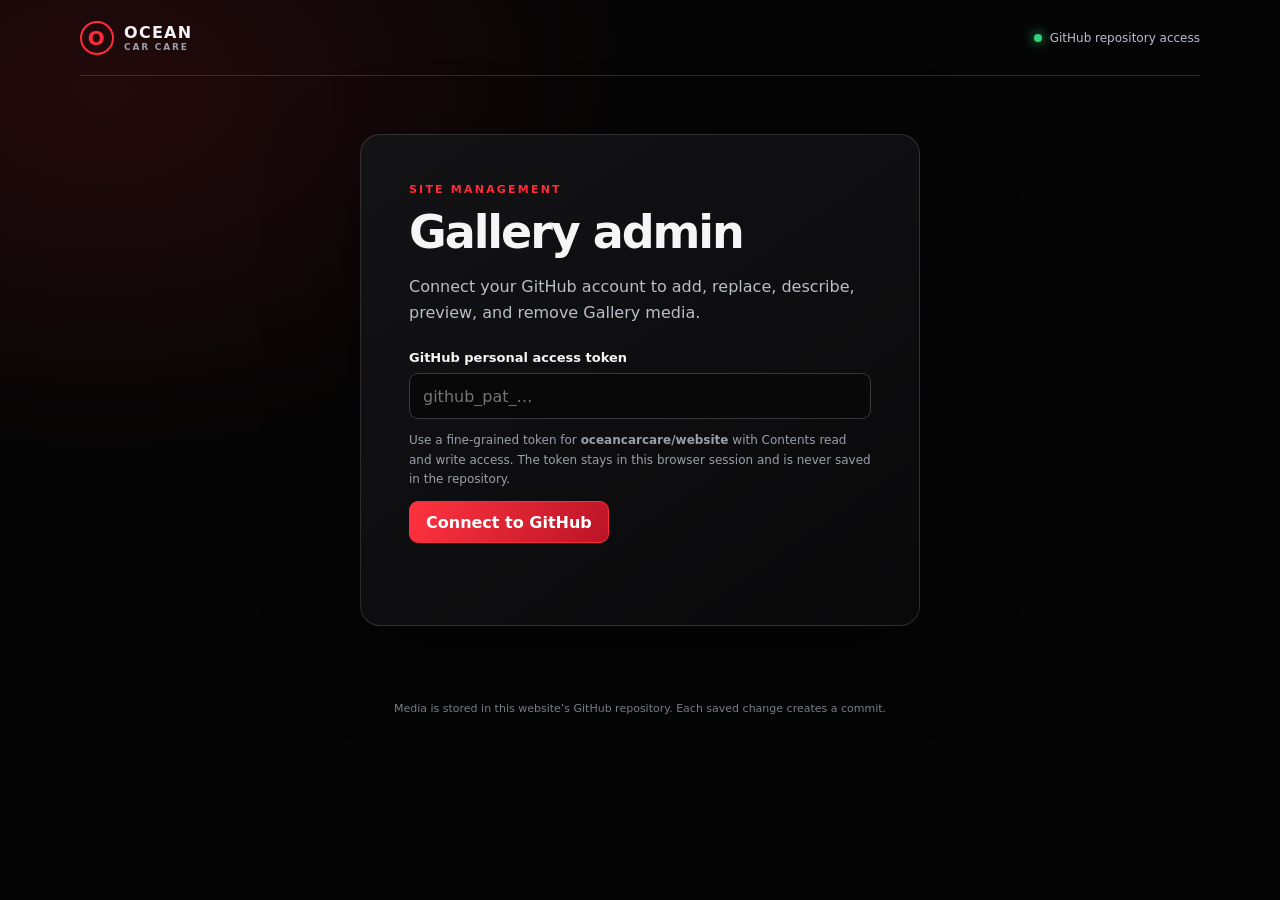
==== admin/index.html @ 82de0e15 "Add GitHub-backed gallery admin" ====
<!doctype html>
<html lang="en">
  <head>
    <meta charset="utf-8" />
    <meta name="viewport" content="width=device-width, initial-scale=1" />
    <meta name="theme-color" content="#050505" />
    <meta name="robots" content="noindex, nofollow" />
    <title>Gallery Admin · Ocean Car Care</title>
    <link rel="stylesheet" href="admin.css" />
  </head>
  <body>
    <main class="admin-shell">
      <header class="admin-header">
        <a class="brand" href="../#home" aria-label="Ocean Car Care home">
          <span class="brand-mark">O</span>
          <span>OCEAN <small>CAR CARE</small></span>
        </a>
        <span class="secure-label"><i></i> GitHub repository access</span>
      </header>
      <div id="admin-root" aria-live="polite"></div>
      <footer class="admin-footer">Media is stored in this website’s GitHub repository. Each saved change creates a commit.</footer>
    </main>
    <script src="admin.js" defer></script>
  </body>
</html>
---- admin/admin.css ----
:root {
  color-scheme: dark;
  font-family: Inter, ui-sans-serif, system-ui, -apple-system, "Segoe UI", sans-serif;
  color: #f5f5f5;
  background: #050505;
  font-synthesis: none;
  text-rendering: optimizeLegibility;
  --red: #ff2b38;
  --muted: #9aa0aa;
  --line: rgba(255, 255, 255, 0.14);
  --panel: #101114;
}
* { box-sizing: border-box; }
body {
  min-width: 320px;
  min-height: 100vh;
  margin: 0;
  background:
    radial-gradient(ellipse at 8% 10%, rgba(255, 43, 56, 0.12), transparent 34rem),
    #050505;
}
button, input { font: inherit; }
a { color: inherit; }
.admin-shell { width: min(1120px, calc(100% - 36px)); margin: 0 auto; }
.admin-header {
  height: 76px;
  display: flex;
  align-items: center;
  justify-content: space-between;
  border-bottom: 1px solid var(--line);
}
.brand { display: flex; align-items: center; gap: 10px; text-decoration: none; font-weight: 800; letter-spacing: .08em; }
.brand-mark { width: 34px; height: 34px; display: grid; place-items: center; border: 2px solid var(--red); border-radius: 50%; color: var(--red); font-size: 20px; }
.brand small { display: block; color: var(--muted); font-size: 9px; letter-spacing: .2em; }
.secure-label { display: flex; align-items: center; gap: 8px; color: #b8bec8; font-size: 12px; }
.secure-label i { width: 8px; height: 8px; border-radius: 50%; background: #31d27a; box-shadow: 0 0 12px #31d27a; }
.panel { margin: 58px auto; padding: clamp(24px, 5vw, 48px); border: 1px solid var(--line); border-radius: 20px; background: linear-gradient(145deg, rgba(20,20,23,.96), rgba(9,9,10,.96)); box-shadow: 0 24px 90px rgba(0,0,0,.42); }
.login-panel { max-width: 560px; }
.eyebrow { margin: 0 0 12px; color: var(--red); font-size: 11px; font-weight: 800; letter-spacing: .2em; text-transform: uppercase; }
h1 { margin: 0; font-size: clamp(30px, 5vw, 46px); line-height: 1.08; letter-spacing: -.045em; }
.intro { color: #b9bec8; line-height: 1.65; }
.field-label { display: block; margin: 24px 0 8px; font-size: 13px; font-weight: 700; }
input[type="password"], input[type="text"], input[type="search"] { width: 100%; min-height: 46px; padding: 11px 13px; border: 1px solid rgba(255,255,255,.2); border-radius: 9px; outline: 0; background: #080809; color: #fff; }
input:focus { border-color: var(--red); box-shadow: 0 0 0 3px rgba(255,43,56,.13); }
.hint { color: var(--muted); font-size: 12px; line-height: 1.6; }
.actions { display: flex; align-items: center; flex-wrap: wrap; gap: 10px; }
.button { min-height: 42px; padding: 10px 16px; border: 1px solid var(--line); border-radius: 9px; background: #17181b; color: #fff; font-weight: 700; cursor: pointer; }
.button.primary { border-color: var(--red); background: linear-gradient(120deg, #ff3340, #bb1426); }
.button.danger { color: #ff9299; border-color: rgba(255,43,56,.42); background: rgba(255,43,56,.08); }
.button:hover { filter: brightness(1.12); }
.button:disabled { cursor: wait; opacity: .55; }
.status { min-height: 22px; margin: 12px 0 0; color: #ff9ba1; font-size: 13px; }
.status.good { color: #75e5a4; }
.toolbar { display: flex; align-items: center; justify-content: space-between; gap: 18px; flex-wrap: wrap; margin: 26px 0 18px; }
.toolbar h1 { font-size: clamp(28px,4vw,38px); }
.toolbar p { margin: 8px 0 0; color: var(--muted); }
.upload-panel { display: flex; align-items: center; justify-content: space-between; gap: 18px; flex-wrap: wrap; margin: 20px 0 26px; padding: 18px; border: 1px dashed rgba(255,255,255,.24); border-radius: 14px; background: rgba(255,255,255,.025); }
.upload-copy strong { display: block; margin-bottom: 5px; }
.upload-copy span { color: var(--muted); font-size: 12px; }
.file-picker { position: relative; overflow: hidden; }
.file-picker input { position: absolute; inset: 0; width: 100%; height: 100%; opacity: 0; cursor: pointer; }
.media-grid { display: grid; grid-template-columns: repeat(auto-fill, minmax(245px,1fr)); gap: 16px; }
.media-card { min-width: 0; overflow: hidden; border: 1px solid var(--line); border-radius: 14px; background: var(--panel); }
.preview { display: grid; height: 180px; place-items: center; overflow: hidden; background: #080809; }
.preview img, .preview video { display: block; width: 100%; height: 100%; object-fit: contain; }
.file-meta { display: flex; align-items: center; justify-content: space-between; gap: 10px; padding: 12px 13px 0; }
.file-name { overflow: hidden; color: #cbd0d8; font-size: 11px; text-overflow: ellipsis; white-space: nowrap; }
.type-chip { flex: none; padding: 4px 7px; border-radius: 99px; background: rgba(255,43,56,.12); color: #ff9299; font-size: 9px; font-weight: 800; letter-spacing: .1em; text-transform: uppercase; }
.card-body { padding: 12px 13px 13px; }
.card-body label { display: block; margin-bottom: 6px; color: var(--muted); font-size: 11px; font-weight: 700; }
.card-actions { display: flex; gap: 7px; flex-wrap: wrap; margin-top: 10px; }
.card-actions .button { min-height: 34px; padding: 7px 10px; font-size: 11px; }
.replace-input { display: none; }
.help { margin-top: 26px; padding: 18px; border: 1px solid var(--line); border-radius: 12px; color: #b9bec8; font-size: 12px; line-height: 1.6; }
.help h2 { margin: 0 0 8px; color: #fff; font-size: 14px; }
.help table { width: 100%; border-collapse: collapse; }
.help th, .help td { padding: 8px; border-bottom: 1px solid var(--line); text-align: left; }
.help th { color: #fff; }
.empty { padding: 40px 14px; border: 1px dashed var(--line); border-radius: 12px; color: var(--muted); text-align: center; }
.admin-footer { padding: 18px 0 30px; color: #777d88; font-size: 11px; text-align: center; }
@media (max-width: 600px) {
  .admin-shell { width: min(100% - 24px, 1120px); }
  .admin-header { height: 64px; }
  .secure-label { font-size: 10px; }
  .panel { margin: 28px auto; }
  .help { overflow-x: auto; }
  .help table { min-width: 480px; }
}
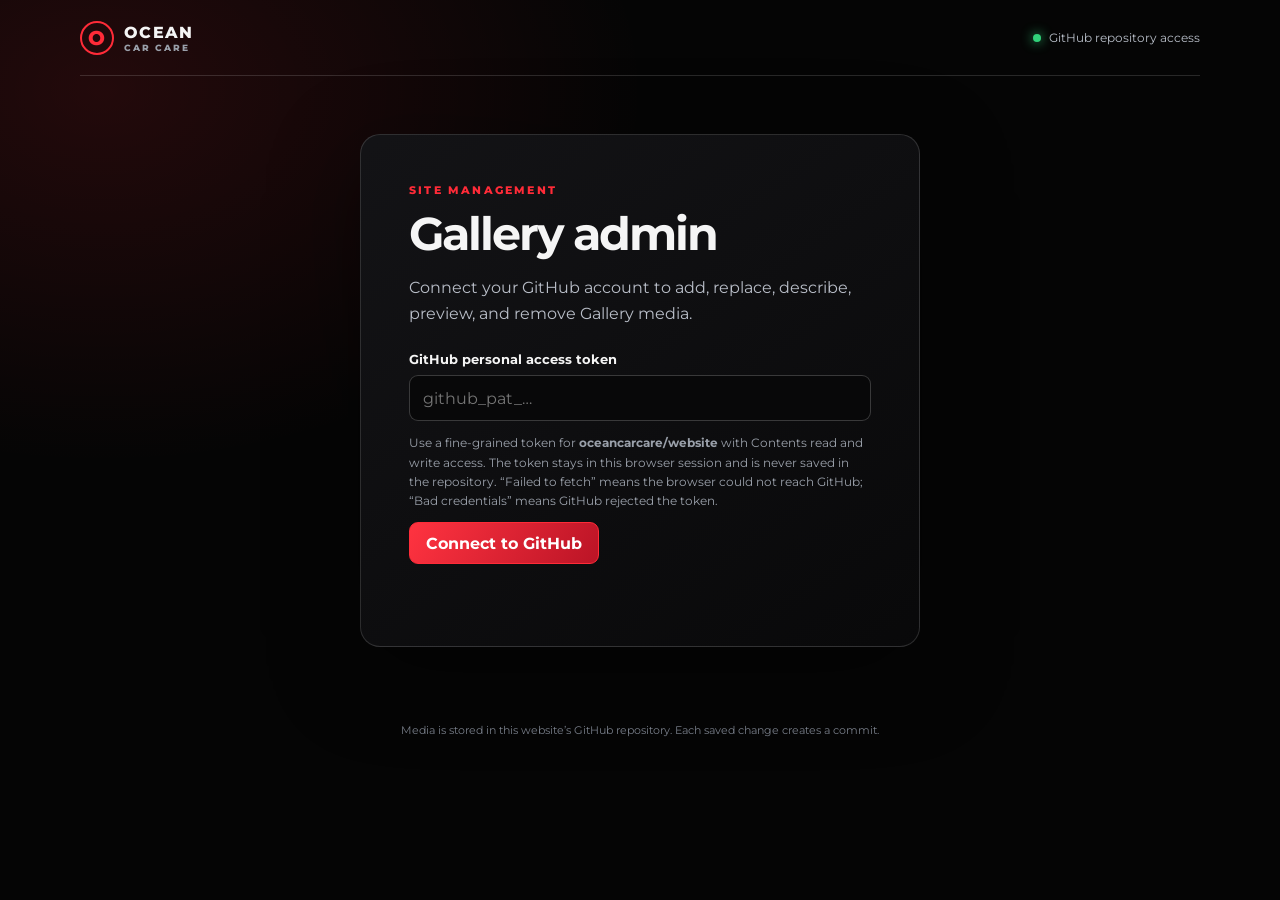
==== commit f1472fdd: "Use Montserrat font throughout the website" ====
--- a/admin/index.html
+++ b/admin/index.html
@@ -6,6 +6,11 @@
     <meta name="theme-color" content="#050505" />
     <meta name="robots" content="noindex, nofollow" />
     <title>Gallery Admin · Ocean Car Care</title>
+    <link rel="preconnect" href="https://fonts.googleapis.com" />
+    <link
+      href="https://fonts.googleapis.com/css2?family=Montserrat:wght@400;500;600;700;800&display=swap"
+      rel="stylesheet"
+    />
     <link rel="stylesheet" href="admin.css" />
   </head>
   <body>
--- a/admin/admin.css
+++ b/admin/admin.css
@@ -1,6 +1,6 @@
 :root {
   color-scheme: dark;
-  font-family: Inter, ui-sans-serif, system-ui, -apple-system, "Segoe UI", sans-serif;
+  font-family: "Montserrat", ui-sans-serif, system-ui, -apple-system, "Segoe UI", sans-serif;
   color: #f5f5f5;
   background: #050505;
   font-synthesis: none;
@@ -59,8 +59,12 @@
 .upload-copy span { color: var(--muted); font-size: 12px; }
 .file-picker { position: relative; overflow: hidden; }
 .file-picker input { position: absolute; inset: 0; width: 100%; height: 100%; opacity: 0; cursor: pointer; }
-.media-grid { display: grid; grid-template-columns: repeat(auto-fill, minmax(245px,1fr)); gap: 16px; }
+.media-grid { display: grid; grid-template-rows: repeat(3, auto); grid-auto-flow: column; grid-auto-columns: minmax(245px, 1fr); gap: 16px; align-items: start; overflow-x: auto; padding: 2px 2px 12px; }
 .media-card { min-width: 0; overflow: hidden; border: 1px solid var(--line); border-radius: 14px; background: var(--panel); }
+.media-card.arrange-card { cursor: grab; }
+.media-card.arrange-card:active { cursor: grabbing; }
+.media-card.arrange-card.is-dragging { opacity: .45; }
+.media-card.arrange-card.drop-target { outline: 2px dashed var(--red); outline-offset: 2px; transform: scale(.99); }
 .preview { display: grid; height: 180px; place-items: center; overflow: hidden; background: #080809; }
 .preview img, .preview video { display: block; width: 100%; height: 100%; object-fit: contain; }
 .file-meta { display: flex; align-items: center; justify-content: space-between; gap: 10px; padding: 12px 13px 0; }
@@ -68,6 +72,7 @@
 .type-chip { flex: none; padding: 4px 7px; border-radius: 99px; background: rgba(255,43,56,.12); color: #ff9299; font-size: 9px; font-weight: 800; letter-spacing: .1em; text-transform: uppercase; }
 .card-body { padding: 12px 13px 13px; }
 .card-body label { display: block; margin-bottom: 6px; color: var(--muted); font-size: 11px; font-weight: 700; }
+.order-hint { margin: 0; color: var(--muted); font-size: 12px; }
 .card-actions { display: flex; gap: 7px; flex-wrap: wrap; margin-top: 10px; }
 .card-actions .button { min-height: 34px; padding: 7px 10px; font-size: 11px; }
 .replace-input { display: none; }
@@ -85,4 +90,5 @@
   .panel { margin: 28px auto; }
   .help { overflow-x: auto; }
   .help table { min-width: 480px; }
+  .media-grid { grid-auto-columns: minmax(240px, calc(100vw - 42px)); }
 }
